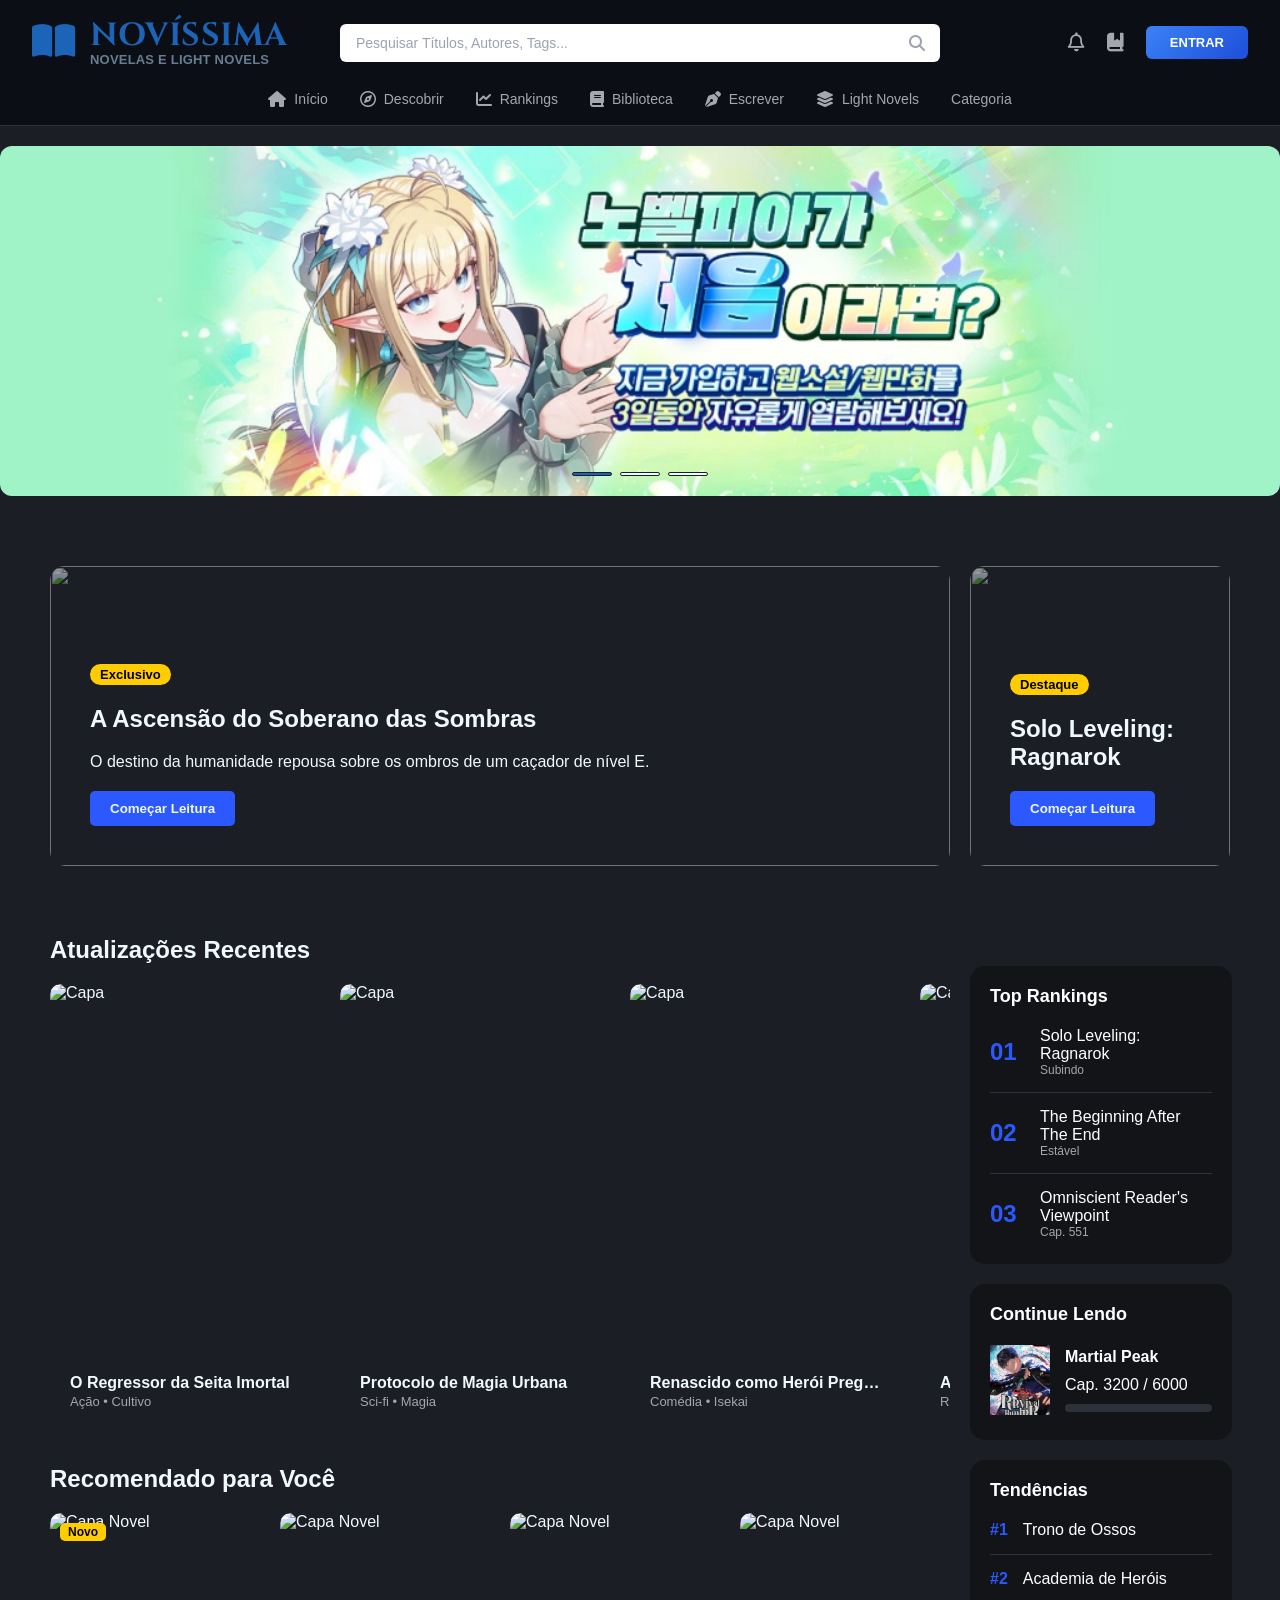
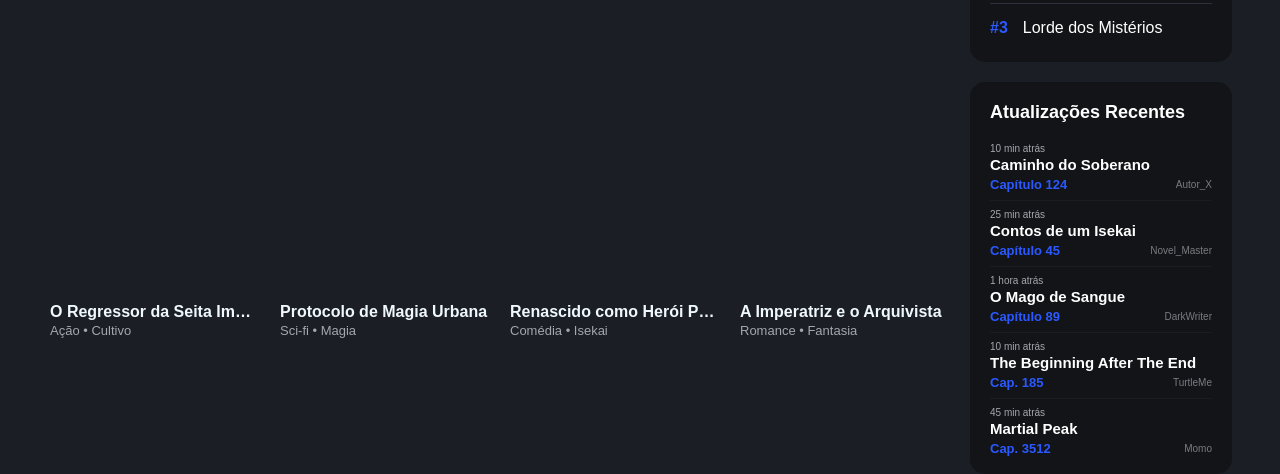
==== home.html @ a4291a92 "04/05/2026 23:31 Teste de tela de home." ====
<!DOCTYPE html>
<html lang="pt-BR">
<head>
    <meta charset="UTF-8">
    <meta name="viewport" content="width=device-width, initial-scale=1.0">
    <title>Novíssima - Header Premium</title>
    
    <link rel="preconnect" href="https://fonts.googleapis.com">
    <link rel="preconnect" href="https://fonts.gstatic.com" crossorigin>
    <link href="https://fonts.googleapis.com/css2?family=Cinzel:wght@700&family=Inter:wght@400;500;600&display=swap" rel="stylesheet">
    <link rel="stylesheet" href="https://cdnjs.cloudflare.com/ajax/libs/font-awesome/6.4.0/css/all.min.css">
    <link rel="stylesheet" href="home.css">
</head>
<body>
    <header class="site-header">
        <div class="header-top">
            <a href="#" class="logo-container">
                <div class="logo-icon-img">
                    <i class="fa-solid fa-book-open"></i>
                </div>
                <div class="logo-text-box">
                    <span class="logo-title">NOVÍSSIMA</span>
                    <span class="logo-subtitle">Novelas e Light Novels</span>
                </div>
            </a>

            <div class="search-container">
                <input type="text" class="search-input" placeholder="Pesquisar Títulos, Autores, Tags...">
                <i class="fa-solid fa-magnifying-glass search-icon"></i>
            </div>

            <div class="user-actions">
                <a href="#" class="action-icon"><i class="fa-regular fa-bell"></i></a>
                <a href="#" class="action-icon"><i class="fa-solid fa-book-bookmark"></i></a>
                <button class="btn-login">ENTRAR</button>
            </div>
        </div>

        <div class="header-bottom">
            <ul class="main-nav">
                <li><a href="#" class="nav-link active"><i class="fa-solid fa-house"></i> Início</a></li>
                <li><a href="#" class="nav-link"><i class="fa-regular fa-compass"></i> Descobrir</a></li>
                <li><a href="#" class="nav-link"><i class="fa-solid fa-chart-line"></i> Rankings</a></li>
                <li><a href="#" class="nav-link"><i class="fa-solid fa-book"></i> Biblioteca</a></li>
                <li><a href="#" class="nav-link"><i class="fa-solid fa-pen-nib"></i> Escrever</a></li>
                <li><a href="#" class="nav-link"><i class="fa-solid fa-layer-group"></i> Light Novels</a></li>
                <li><a href="#" class="nav-link">Categoria</a></li>
            </ul>
        </div>
    </header>

    <section class="hero-carousel">
        <div class="carousel-container">
            <div class="carousel-slide active">
                <img src="1.jpg" alt="Slide 1">
            </div>
            <div class="carousel-slide">
                <img src="2.jpg" alt="Slide 2">
            </div>
            <div class="carousel-slide">
                <img src="3.jpg" alt="Slide 3">
            </div>

            <div class="carousel-indicators">
                <span class="indicator active"></span>
                <span class="indicator"></span>
                <span class="indicator"></span>
            </div>
        </div>
    </section>

    <header class="destaques">
        <div class="banner1 banners">
            <img src="https://images.novelpia.com/imagebox/cover/056e15ca5a23a674852ae07ad36efae8_356298_ori.file" alt="">
            <div class="conteudo">
                <p class="tag">Exclusivo</p>
                <h2>A Ascensão do Soberano das Sombras</h1>
                <p>O destino da humanidade repousa sobre os ombros de um caçador de nível E.</p>
                <button class="btn-ler">Começar Leitura</button>
            </div>
        </div>
        <div class="banner2 banners">
            <img src="https://images.novelpia.com/imagebox/cover/056e15ca5a23a674852ae07ad36efae8_356298_ori.file" alt="">
            <div class="conteudo">
                <p class="tag">Destaque</p>
                <h2>Solo Leveling: Ragnarok</h1>
                <button class="btn-ler">Começar Leitura</button>
            </div>
        </div>
    </header>

    <div class="container-principal">
        <main class="obras">
            <h2>Atualizações Recentes</h2>
            <div class="container">
                <div class="obra">
                    <div class="detalhes">
                        <img src="https://images.novelpia.com/imagebox/cover/056e15ca5a23a674852ae07ad36efae8_356298_ori.file" alt="Capa">
                        <p>Um cultivador retorna ao passado com um sistema de trapaça para salvar sua seita da aniquilação total...</p>
                    </div>
                    <div class="categorias"><h3>O Regressor da Seita Imortal</h3><span>Ação • Cultivo</span></div>
                </div>

                <div class="obra">
                    <div class="detalhes">
                        <img src="https://images.novelpia.com/imagebox/cover/056e15ca5a23a674852ae07ad36efae8_356298_ori.file" alt="Capa">
                        <p>Em um mundo onde magia é tecnologia, um jovem sem poderes descobre um artefato antigo.</p>
                    </div>
                    <div class="categorias"><h3>Protocolo de Magia Urbana</h3><span>Sci-fi • Magia</span></div>
                </div>

                <div class="obra">
                    <div class="detalhes">
                        <img src="https://images.novelpia.com/imagebox/cover/056e15ca5a23a674852ae07ad36efae8_356298_ori.file" alt="Capa">
                        <p>O vilão da história acorda no corpo do herói e decide que ser bom dá muito trabalho.</p>
                    </div>
                    <div class="categorias"><h3>Renascido como Herói Preguiçoso</h3><span>Comédia • Isekai</span></div>
                </div>

                <div class="obra">
                    <div class="detalhes">
                        <img src="https://images.novelpia.com/imagebox/cover/056e15ca5a23a674852ae07ad36efae8_356298_ori.file" alt="Capa">
                        <p>A história de amor entre uma imperatriz guerreira e um bibliotecário de outro mundo.</p>
                    </div>
                    <div class="categorias"><h3>A Imperatriz e o Arquivista</h3><span>Romance • Fantasia</span></div>
                </div>
            </div>

            <h2 style="margin-top: 50px;">Recomendado para Você</h2>
            <div class="conteiner">
                <div class="obra">
                    <div class="detalhes">
                        <img src="https://images.novelpia.com/imagebox/cover/056e15ca5a23a674852ae07ad36efae8_356298_ori.file" alt="Capa Novel">
                        <p>Um cultivador retorna ao passado com um sistema de trapaça para salvar sua seita da aniquilação total...</p>
                    </div>
                    <span class="status-badge">Novo</span>
                    <div>
                        <h3>O Regressor da Seita Imortal</h3>
                        <span>Ação • Cultivo</span>
                    </div>
                </div>

                <div class="obra">
                    <div div class="detalhes">
                        <img src="https://images.novelpia.com/imagebox/cover/056e15ca5a23a674852ae07ad36efae8_356298_ori.file" alt="Capa Novel">
                        <p>Em um mundo onde magia é tecnologia, um jovem sem poderes descobre um artefato antigo.</p>
                    </div>
                    <div>
                        <h3>Protocolo de Magia Urbana</h3>
                        <span>Sci-fi • Magia</span>
                    </div>
                </div>

                <div class="obra">
                    <div div class="detalhes">
                        <img src="https://images.novelpia.com/imagebox/cover/056e15ca5a23a674852ae07ad36efae8_356298_ori.file" alt="Capa Novel">
                        <p>O vilão da história acorda no corpo do herói e decide que ser bom dá muito trabalho.</p>
                    </div>
                    <div>
                        <h3>Renascido como Herói Preguiçoso</h3>
                        <span>Comédia • Isekai</span>
                    </div>
                </div>

                <div class="obra">
                    <div div class="detalhes">
                        <img src="https://images.novelpia.com/imagebox/cover/056e15ca5a23a674852ae07ad36efae8_356298_ori.file" alt="Capa Novel">
                        <p>A história de amor entre uma imperatriz guerreira e um bibliotecário de outro mundo.</p>
                    </div>
                    <div>
                        <h3>A Imperatriz e o Arquivista</h3>
                        <span>Romance • Fantasia</span>
                    </div>
                </div>
            </div>
        </main>

        <aside class="informa">
            <div class="bloco top-rank">
                <h3>Top Rankings</h3>
                <div class="linha">
                    <h2>01</h2>
                    <div>
                        <p>Solo Leveling: Ragnarok</p>
                        <p>Subindo</p>
                    </div>
                </div>
                <hr>
                <div class="linha">
                    <h2>02</h2>
                    <div>
                        <p>The Beginning After The End</p>
                        <p>Estável</p>
                    </div>
                </div>
                <hr>
                <div class="linha">
                    <h2>03</h2>
                    <div>
                        <p>Omniscient Reader's Viewpoint</p>
                        <p>Cap. 551</p>
                    </div>
                </div>
            </div>

            <div class="bloco continue-lendo">
                <h3>Continue Lendo</h3>
                <div class="linha">
                    <img style="height: 100%;" src="../a.png" alt="">
                    <div style="width: 100%;">
                        <p style="font-weight: bolder; margin-bottom: 10px;">Martial Peak</p>
                        <p style="font-weight: 100;">Cap. 3200 / 6000</p>
                        <progress></progress>
                    </div>
                </div>
            </div>

            <div class="bloco tendencias">
                <h3>Tendências</h3>
                <div class="linha">
                    <p>#1</p>
                    <p>Trono de Ossos</p>
                </div>
                <hr>
                <div class="linha">
                    <p>#2</p>
                    <p>Academia de Heróis</p>
                </div>
                <hr>
                <div class="linha">
                    <p>#3</p>
                    <p>Lorde dos Mistérios</p>
                </div>
            </div>

            <div class="bloco recem-atualizados">
                <h3>Atualizações Recentes</h3>
                <div class="linha">
                    <p>10 min atrás</p>
                    <p>Caminho do Soberano</p>
                    <p>Capítulo 124</p>
                    <p>Autor_X</p>
                </div>
                <hr>
                <div class="linha">
                    <p>25 min atrás</p>
                    <p>Contos de um Isekai</p>
                    <p>Capítulo 45</p>
                    <p>Novel_Master</p>
                </div>
                <hr>
                <div class="linha">
                    <p>1 hora atrás</p>
                    <p>O Mago de Sangue</p>
                    <p>Capítulo 89</p>
                    <p>DarkWriter</p>
                </div>
                <hr>
                <div class="linha">
                    <p>10 min atrás</p>
                    <p>The Beginning After The End</p>
                    <p>Cap. 185</p>
                    <p>TurtleMe</p>
                </div>
                <hr>
                <div class="linha">
                    <p>45 min atrás</p>
                    <p>Martial Peak</p>
                    <p>Cap. 3512</p>
                    <p>Momo</p>
                </div>
            </div>
        </aside>
    </div>

    <script>
        let currentSlide = 0;
        const slides = document.querySelectorAll('.carousel-slide');
        const indicators = document.querySelectorAll('.indicator');

        function showSlide(index) {
            slides.forEach(s => s.classList.remove('active'));
            indicators.forEach(i => i.classList.remove('active'));

            slides[index].classList.add('active');
            indicators[index].classList.add('active');
        }

        function nextSlide() {
            currentSlide = (currentSlide + 1) % slides.length;
            showSlide(currentSlide);
        }
        setInterval(nextSlide, 5000);
    </script>
</body>
</html>
---- home.css ----
:root {
    /* ? Cores e Identidade */
    --cor-de-fundo: #1b1e25; 
    --cor-do-texto: #a4a7ab;
    --cor-borda: rgba(128, 128, 128, 0.3);
    --cor-overlay: rgba(128, 128, 128, 0.1);
}

* {
    margin: 0;
    padding: 0;
    box-sizing: border-box;
}

body {
    font-family: 'Inter', sans-serif;
    background-color: var(--cor-de-fundo); /*[cite: 4] */
    color: var(--cor-do-texto); /*[cite: 4] */
    transition: background-color 0.3s, color 0.3s; /* Transição suave para troca de temas[cite: 4] */
}

/* --- HEADER --- */
.site-header {
    background-color: #0b0f15; /* Mantido fixo para contraste com a área de leitura */
    border-bottom: 1px solid var(--cor-borda);
    padding: 18px 32px;
    display: flex;
    flex-direction: column;
    gap: 24px;
}

.header-top {
    display: grid;
    grid-template-columns: 1fr 2fr 1fr; 
    align-items: center;
}

/* --- LOGO --- */
.logo-container {
    display: flex;
    align-items: center;
    gap: 15px;
    text-decoration: none;
    justify-self: start;
    color: #1B64B8;
}

.logo-icon-img {
    font-size: 38px;
    color: var(--cor-logo);
}

.logo-text-box {
    display: flex;
    flex-direction: column;
    line-height: 1.1;
}

.logo-title {
    font-family: 'Cinzel', serif;
    font-size: 32px;
    font-weight: 700;
    color: var(--cor-logo);
    letter-spacing: 0.5px;
}

.logo-subtitle {
    font-size: 13px;
    color: #6a7c92; /* Cor azulada fiel à imagem[cite: 1] */
    font-weight: 600;
    text-transform: uppercase;
    letter-spacing: 0.2px;
}

/* --- BUSCA --- */
.search-container {
    width: 100%;
    max-width: 600px;
    position: relative;
    justify-self: center;
}

.search-input {
    width: 100%;
    padding: 11px 16px;
    padding-right: 40px;
    border-radius: 6px;
    border: none;
    background-color: #ffffff; /* Fundo branco conforme solicitado[cite: 1] */
    color: #1f2937;
    font-size: 14px;
    outline: none;
}

.search-input::placeholder {
    color: #9ca3af;
}

.search-icon {
    position: absolute;
    right: 15px;
    top: 50%;
    transform: translateY(-50%);
    color: #9ca3af;
}

/* --- AÇÕES DO USUÁRIO --- */
.user-actions {
    display: flex;
    align-items: center;
    gap: 22px;
    justify-self: end;
}

.action-icon {
    color: var(--cor-do-texto);
    font-size: 19px;
    transition: color 0.2s;
    text-decoration: none;
}

.action-icon:hover { color: var(--cor-logo); }

.btn-login {
    background: linear-gradient(135deg, #3b82f6, #1d4ed8);
    color: #ffffff;
    border: none;
    padding: 9px 24px;
    border-radius: 6px;
    font-size: 13px;
    font-weight: 700;
    cursor: pointer;
    text-transform: uppercase;
}

/* --- NAVEGAÇÃO --- */
.header-bottom {
    display: flex;
    justify-content: center;
}

.main-nav {
    display: flex;
    gap: 32px;
    list-style: none;
}

.nav-link {
    display: flex;
    align-items: center;
    gap: 8px;
    color: var(--cor-do-texto); /* Usa a cor do texto da paleta ativa[cite: 4] */
    text-decoration: none;
    font-size: 14px;
    font-weight: 500;
    transition: all 0.2s;
}

.nav-link:hover, .nav-link.active {
    color: var(--cor-primaria);
}

.nav-link i {
    font-size: 16px;
}

/* --- RESPONSIVIDADE --- */
@media (max-width: 1024px) {
    .header-top {
        grid-template-columns: 1fr 1fr;
        gap: 20px;
    }
    .search-container {
        grid-column: span 2;
        order: 3;
    }
}

/* --- CARROSSEL HERO --- */
.hero-carousel {
    width: 100%;
    background-color: var(--cor-de-fundo); /* */
    padding: 20px 0;
    display: flex;
    justify-content: center;
}

.carousel-container {
    width: 100%;
    max-width: 1300px;
    height: 350px; /* Ajuste conforme a altura das suas imagens */
    position: relative;
    overflow: hidden;
    border-radius: 12px;
}

.carousel-slide {
    position: absolute;
    width: 100%;
    height: 100%;
    opacity: 0;
    transition: opacity 0.8s ease-in-out;
}

.carousel-slide.active {
    opacity: 1;
}

.carousel-slide img {
    width: 100%;
    height: 100%;
    object-fit: cover;
}

/* --- INDICADORES (BARRINHAS) --- */
.carousel-indicators {
    position: absolute;
    bottom: 20px;
    left: 50%;
    transform: translateX(-50%);
    display: flex;
    gap: 8px;
    z-index: 10;
}

.indicator {
    width: 40px;
    height: 4px;
    background-color: aliceblue;
    border: 1px solid #1b1e25;
    border-radius: 2px;
    cursor: pointer;
    transition: background-color 0.3s;
}

.indicator.active {
    background-color: #1B64B8; /* Usa o azul da paleta[cite: 5] */
    box-shadow: 0 0 10px var(--cor-primaria);
}

:root {
    --cor-fundo: #1b1e25;
    --cor-texto: #a4a7ab;
    --azul-claro: #2b59ff;
}

* {
    margin: 0;
    padding: 0;
    font-family: Arial, Helvetica, sans-serif;
}

body { background-color: #1b1e25; overflow-x: hidden;}

/*Obras em Destaque*/
.destaques {
    width: 100%;
    margin: 50px;
    display: flex;
    gap: 20px;
    color: aliceblue;
}
.destaques .banner1 {
    width: calc(75% - 60px);
    height: 300px;
    position: relative;
    z-index: 0;
}
.destaques .banner2 {
    width: calc(25% - 60px);
    height: 300px;
    position: relative;
    z-index: 0;
}
.destaques .banners img {
    width: 100%;
    height: 100%;
    border-radius: 15px;
    object-fit: cover;
    filter: brightness(0.6);
}
.destaques .banners .conteudo {
    position: absolute;
    bottom: 0;
    z-index: 1;
    margin: 40px;
    display: flex;
    flex-direction: column;
    gap: 20px;
}
.destaques .banners .conteudo .tag {
    background-color: #ffcc00;
    color: black;
    font-size: small;
    font-weight: 600;
    width: fit-content;
    padding: 3px 10px 3px 10px;
    border-radius: 100px;
}
.destaques .banners .conteudo .btn-ler {
    background-color: #2b59ff;
    color: aliceblue;
    font-weight: bold;
    padding: 10px 20px 10px 20px;
    width: fit-content;
    border: 0;
    border-radius: 5px;
    cursor: pointer;
}

/*Obras Atualizadas Recentemente */
.obras {
    width: calc(75% - 60px);
    margin: 20px 20px 50px 50px; 
    color: aliceblue;
}
.obras h2 { margin-bottom: 20px; }
.obras .container {
    display: flex;
    gap: 20px;
    overflow: hidden;
    width: 100%;
}
.obras .container img {
    width: 270px;
    border-radius: 10px;
}
.obra {
    width: 270px;
    flex-shrink: 0;
}
.obra .detalhes {
    position: relative;
    cursor: pointer;
    border-radius: 10px;
    overflow: hidden;
}
.obra .detalhes p {
    position: absolute;
    top: 50%;
    left: 50%;
    transform: translate(-50%, -50%);
    width: 80%;
    text-align: center;
    color: white;
    z-index: 2;
    opacity: 0;
    transition: opacity 0.3s ease;
    pointer-events: none;
}
.obra .detalhes:hover img {  filter: brightness(0.1); }
.obra .detalhes:hover p {  opacity: 1; }
.obra h3 {
    margin-top: 10px;
    font-size: 16px;
    white-space: nowrap;
    overflow: hidden;
    text-overflow: ellipsis;
}
.obra span {
    font-size: 13px;
    color: var(--cor-texto);
}
.obra .categorias {
    padding: 0px 20px 5px 20px;
}

/*Obras Recomendadas*/
.conteiner {
    display: flex;
    flex-wrap: wrap;
    gap: 20px;
    padding-bottom: 50px;
    width: 100%;
}
.obra {
    width: 270px;
    position: relative;
}
.conteiner .obra {
    width: calc(25% - 15px); 
    position: relative;
}
.obra .detalhes img {
    width: 100%;
    height: 380px;
    object-fit: cover;
    display: block;
}
.conteiner .obra .detalhes img {
    width: 100%;
    height: 380px;
    object-fit: cover;
    display: block;
    border-radius: 10px;
}
.obra .status-badge {
    position: absolute;
    top: 10px;
    left: 10px;
    background-color: #ffcc00;
    color: black;
    padding: 2px 8px;
    border-radius: 5px;
    font-size: 12px;
    font-weight: bold;
    z-index: 3;
}

/*Informações Adicionais (Barra Lateral)*/
.informa {
    width: calc(25% - 58px);
    margin-top: 50px;
    display: flex;
    flex-direction: column;
    gap: 20px;
    color: white;
}
.bloco {
    background-color: #121418;
    padding: 20px 20px 10px 20px;
    border-radius: 15px;
    color: white;
}
.bloco h3 {
    margin-bottom: 20px;
    font-size: 18px;
}
.bloco .linha {
    display: flex;
    align-items: center;
    gap: 15px;
    margin: 15px 0;
}
.bloco hr {
    border: 0;
    border-top: 1px solid #2d3139;
    margin: 10px 0;
}
.top-rank h2 {
    color: var(--azul-claro);
    font-size: 24px;
    min-width: 35px;
}
.top-rank p:last-child {
    color: var(--cor-texto);
    font-size: 12px;
}
.continue-lendo progress {
    width: 100%;
    height: 8px;
    border-radius: 5px;
    overflow: hidden;
}
.continue-lendo progress::-webkit-progress-bar { background-color: #2d3139; }
.continue-lendo progress::-webkit-progress-value { background-color: var(--azul-claro); }
.tendencias .linha p:first-child {
    color: var(--azul-claro);
    font-weight: bold;
}
.container-principal {
    display: flex;
    width: 100%;
    align-items: flex-start;
}
progress {
    width: 100%;
    accent-color: var(--azul-claro);
}

/* Reduz o tamanho da seção de atualizações na lateral */
.recem-atualizados .linha {
    display: grid;
    grid-template-columns: 1fr 1fr;
    gap: 2px 10px;
    margin: 8px 0;
}
/* Texto geral (Tempo e Autor) */
.recem-atualizados .linha p {
    font-size: 10px;
    color: var(--cor-texto);
}
/* Nome da Obra (Título) */
.recem-atualizados .linha p:nth-child(2) {
    grid-column: span 2;
    font-size: 15px;
    font-weight: bold;
    color: white;
    margin-bottom: 2px;
}
/* Capítulo */
.recem-atualizados .linha p:nth-child(3) {
    font-size: 13px;
    color: var(--azul-claro);
    font-weight: 600;
}
/* Autor alinhado à direita */
.recem-atualizados .linha p:last-child {
    text-align: right;
    opacity: 0.7;
}
/* Diminui o espaço da linha divisória */
.recem-atualizados hr {
    margin: 5px 0;
    opacity: 0.3;
}
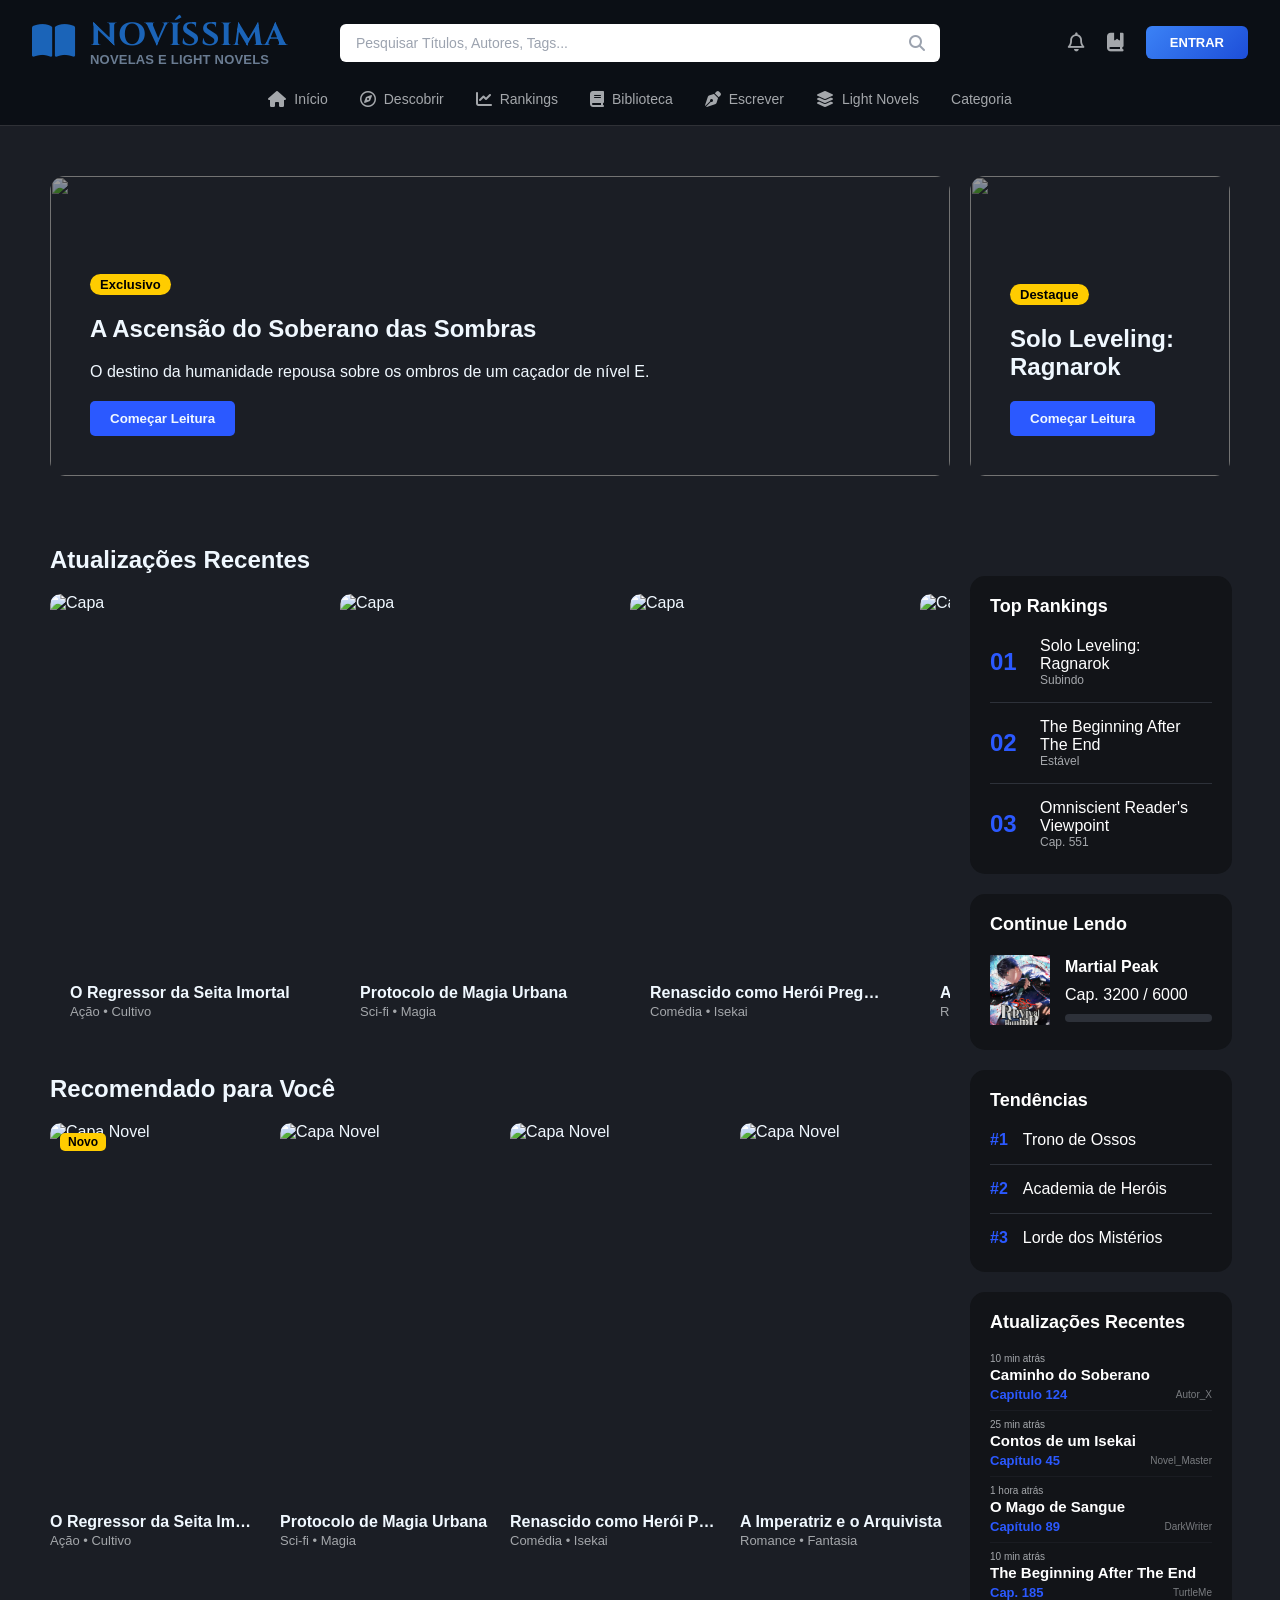
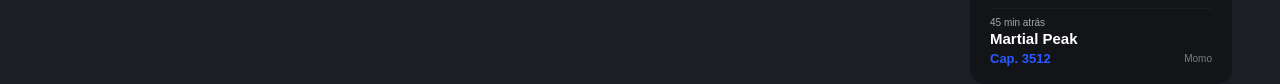
==== commit ee7e6b00: "Update home.html" ====
--- a/home.html
+++ b/home.html
@@ -49,6 +49,7 @@
         </div>
     </header>
 
+    <!--
     <section class="hero-carousel">
         <div class="carousel-container">
             <div class="carousel-slide active">
@@ -68,6 +69,7 @@
             </div>
         </div>
     </section>
+    -->
 
     <header class="destaques">
         <div class="banner1 banners">
